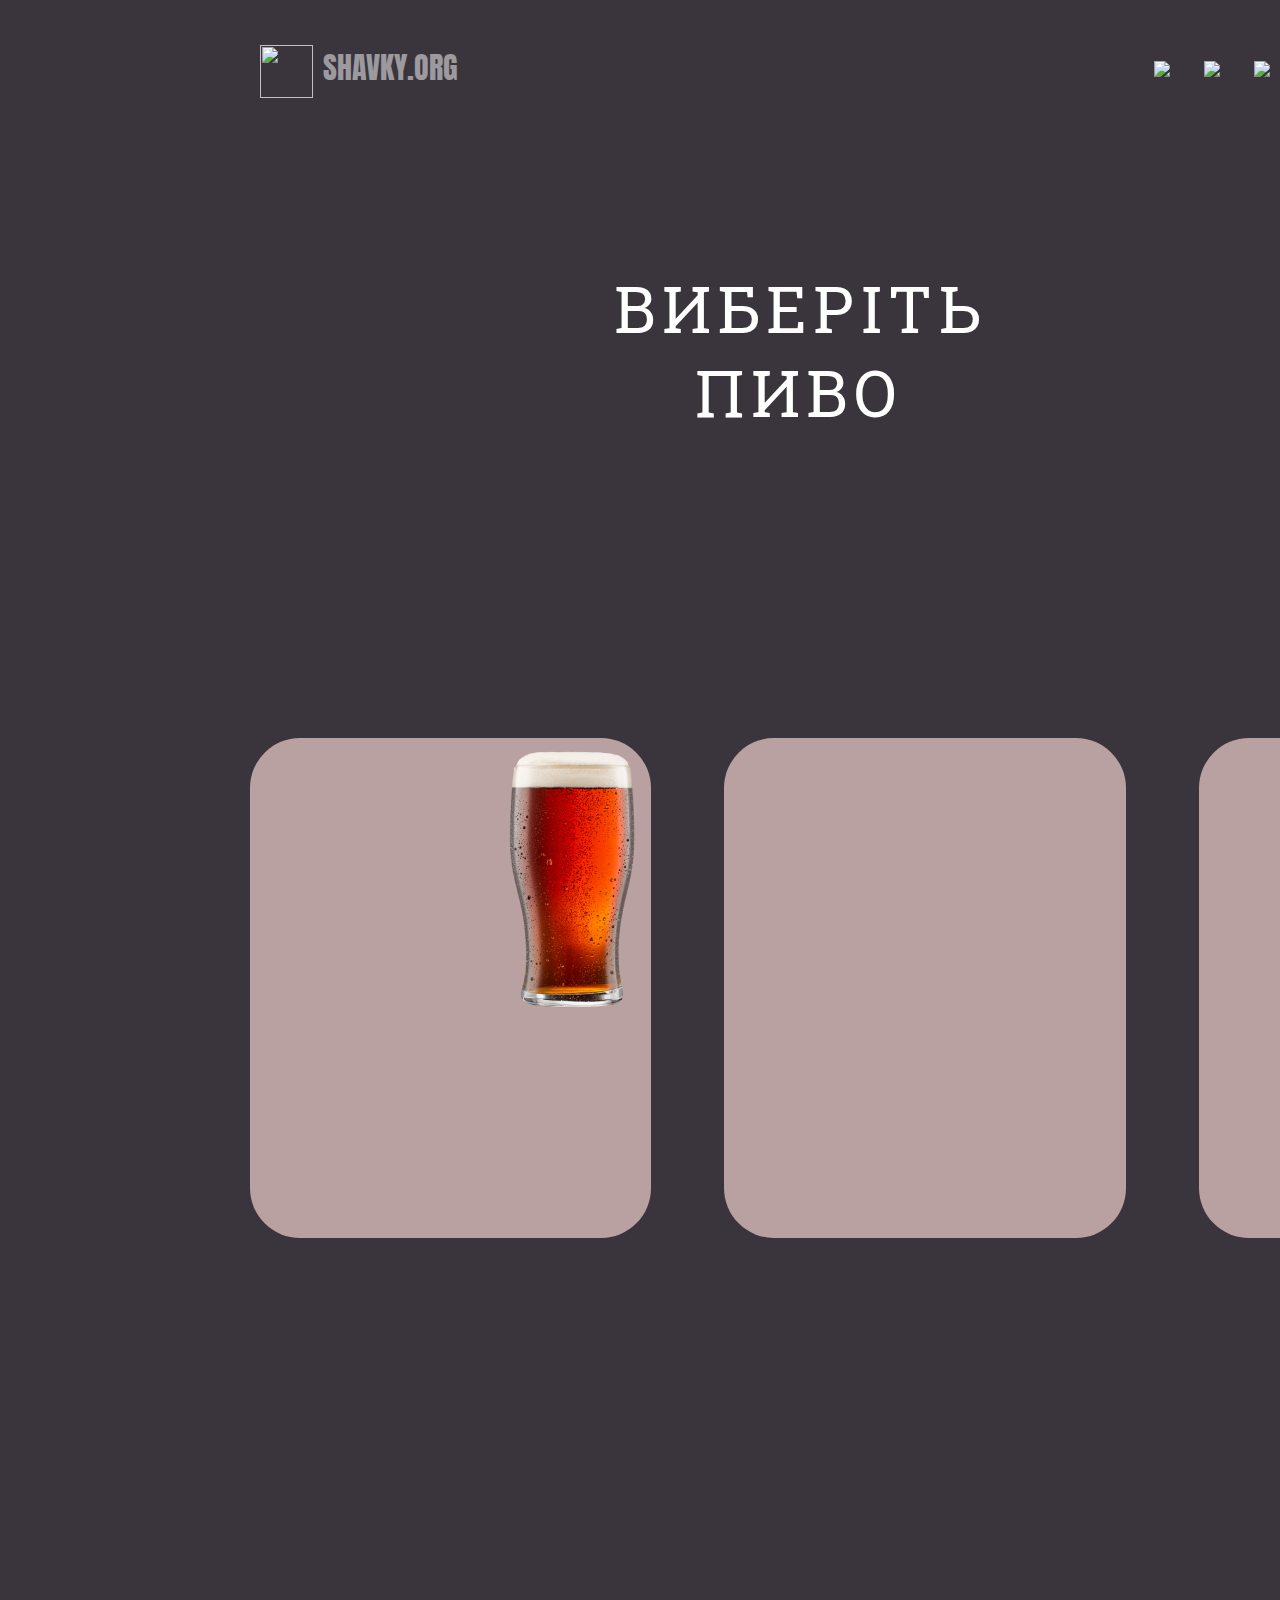
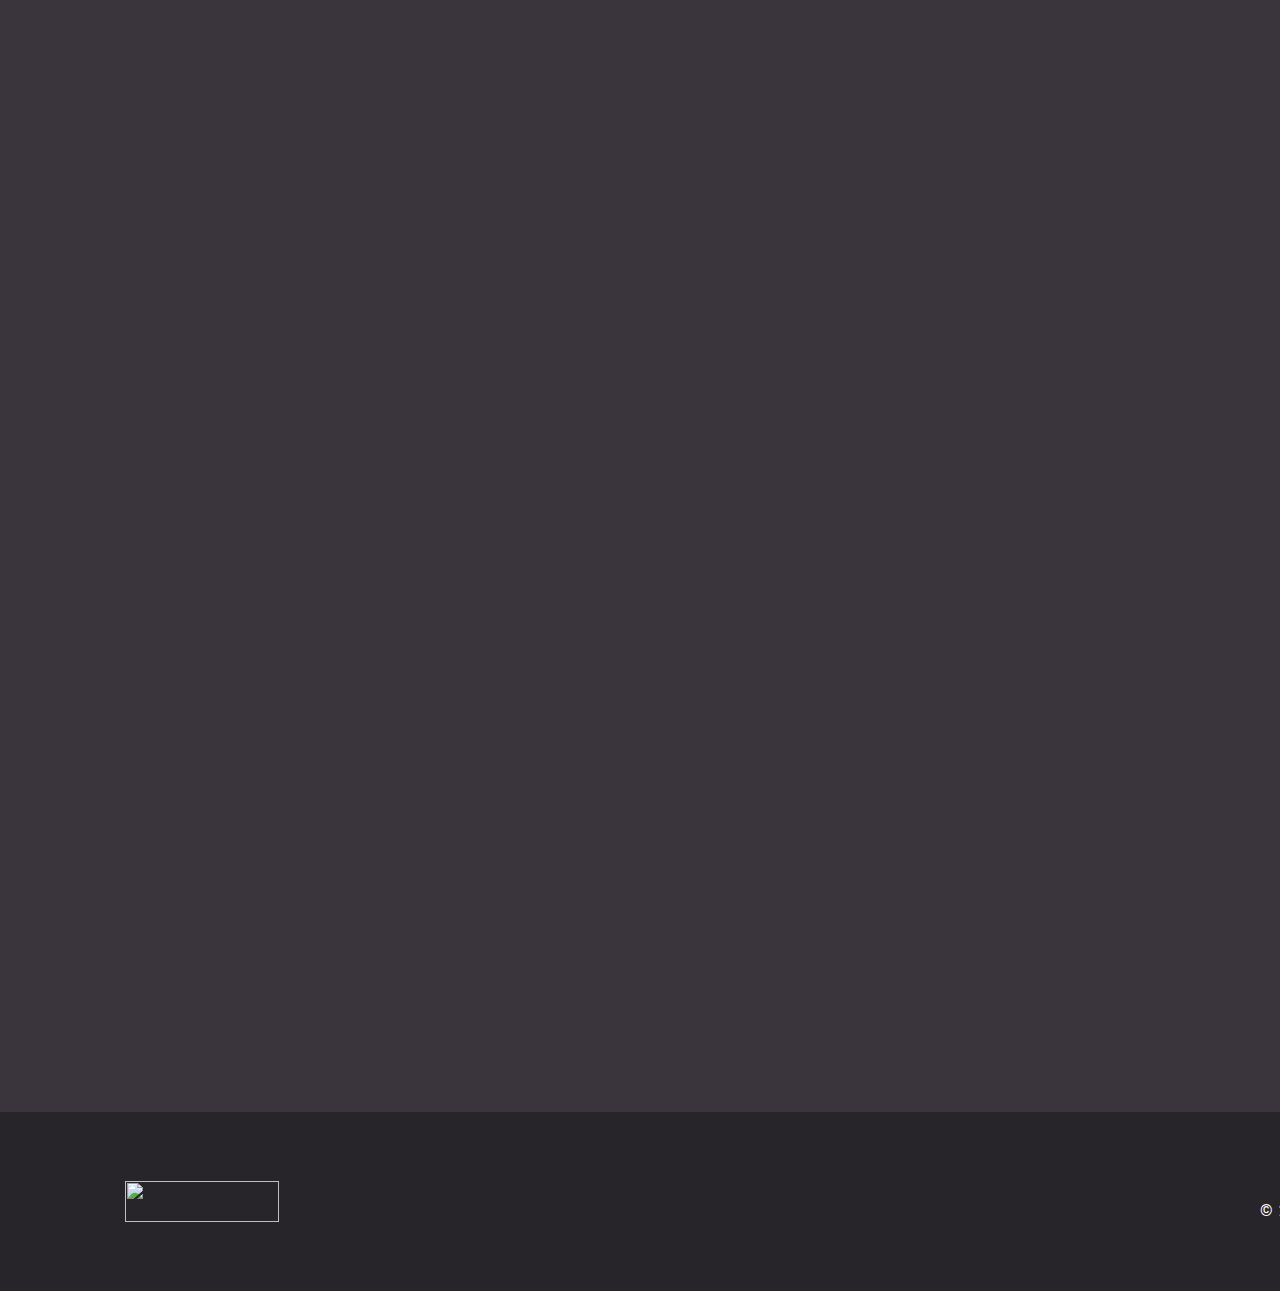
==== html/choose beer.html @ d1363824 "add choose beer" ====
<!DOCTYPE html>
<html>
<head>
    <link rel="stylesheet" href="../css/choose beer.css" />
    <title>Page Title</title>
</head>
<body>
    <header>
        <nav>
            <div class="logo">
                <img class="beer" src="../src/logo_beer.svg">
                <span class="text">shavky.org</span>
            </div>
			<ul>
				<li><a href="index.html"><img src="../src/головна.svg"></a></li>
				<li><a href="#"><img src="../src/пиво і страви.svg" ></a></li>
				<li><a href="#"><img src="../src/де купити.svg" style="height:13.5px"></a></li>
                <li><a href="#"><img src="../src/акції.svg" style="height:16px"></a></li>
			</ul>
		</nav>
	</header>

	<main>
		<div class="choose_beer">
			<p> Виберіть пиво </p>
			<div class="sort beers">
				<div class="group1">
					<div class="amber_ale">
						<img src="../src/image 18amber_ale.png">
					</div>
					<div class="brown_ale">

					</div>
					<div class="dark_lager">

					</div>

				</div>

			</div>

		</div>
       
	</main>
	<footer>
		<img class="youtube" src="../src/youtube.svg" alt="">
        <p>© 2023 shavky.org - Усі права захищено</p>
	</footer>
</body>
</html>
---- css/choose beer.css ----
@import url('https://fonts.googleapis.com/css2?family=Anton&display=swap');
@import url('https://fonts.googleapis.com/css2?family=Roboto+Slab&display=swap');
@import url('https://fonts.googleapis.com/css2?family=Underdog&display=swap');

body {
    background-color: #3A353D;
    margin: 0;
}

/*HEADER*/
nav {
    color:white;
    position: absolute;
    width: 1345.47px;
    height: 53px;
    left: 130px;
    top: 45px;
}
nav .logo .beer {
    position: absolute;
    width: 53px;
    height: 53px;
    left: 130px;
    top: 0px;
}
nav .logo .text {
    position: absolute;
    text-transform: uppercase;
    width: 135px;
    height: 45px;
    left: 193px;
    top: 0px;

    font-family: 'Anton';
    font-style: normal;
    font-weight: 400;
    font-size: 30px;
    line-height: 45px;

    color: rgba(255, 255, 255, 0.5);


}
nav ul {
    position: absolute;
    width: 506.47px;
    height: 24px;
    left: 969px;
    top: 0px;
}
nav ul li {
    display: inline;
    margin: 15px;
    text-transform: uppercase;

    color: #FFFFFF;
}

.choose_beer p{
    position: absolute;
    width: 587px;
    height: 84px;
    left: 507px;
    top: 202px;

    font-family: 'Roboto Slab';
    font-style: normal;
    font-weight: 400;
    font-size: 64px;
    line-height: 84px;
    text-align: center;
    letter-spacing: 0.1em;
    text-transform: uppercase;

    color: #FFFFFF;
}
.group1{
    position: absolute;
    width: 1350px;
    height: 500px;
    left: 125px;
    top: 369px;
}
.amber_ale{
    position: absolute;
    width: 401.19px;
    height: 500px;
    left: 125px;
    top: 369px;

    background: #B9A1A1;
    border-radius: 50px;
}
.brown_ale{
    position: absolute;
    width: 401.19px;
    height: 500px;
    left: 599.41px;
    top: 369px;
    
    background: #B9A1A1;
    border-radius: 50px;
}
.dark_lager{
    position: absolute;
    width: 401.19px;
    height: 500px;
    left: 1073.81px;
    top: 369px;

    background: #B9A1A1;
    border-radius: 50px;
}
.amber_ale img{
    position: relative;
    width: 283px;
    height: 283px;
    left: 181px;
    top: 0px;

    background: url(image.png);
    border-radius: 40px;
}


footer{
    position: absolute;
    width: 100%;
    height: 179px;
    left: 0px;
    top: 2712px;

    background: #27242A;
}
footer .youtube{
    position: absolute;
    width: 154px;
    height: 41px;
    left: 125px;
    top: 69px;
}

footer p{
    position: absolute;
    width: 417px;
    height: 21px;
    left: 1259px;
    top: 71px;

    font-family: 'Roboto Slab';
    font-style: normal;
    font-weight: 400;
    font-size: 16px;
    line-height: 21px;
    text-align: center;
    letter-spacing: 0.1em;
    text-transform: uppercase;

    color: #FFFFFF;
}
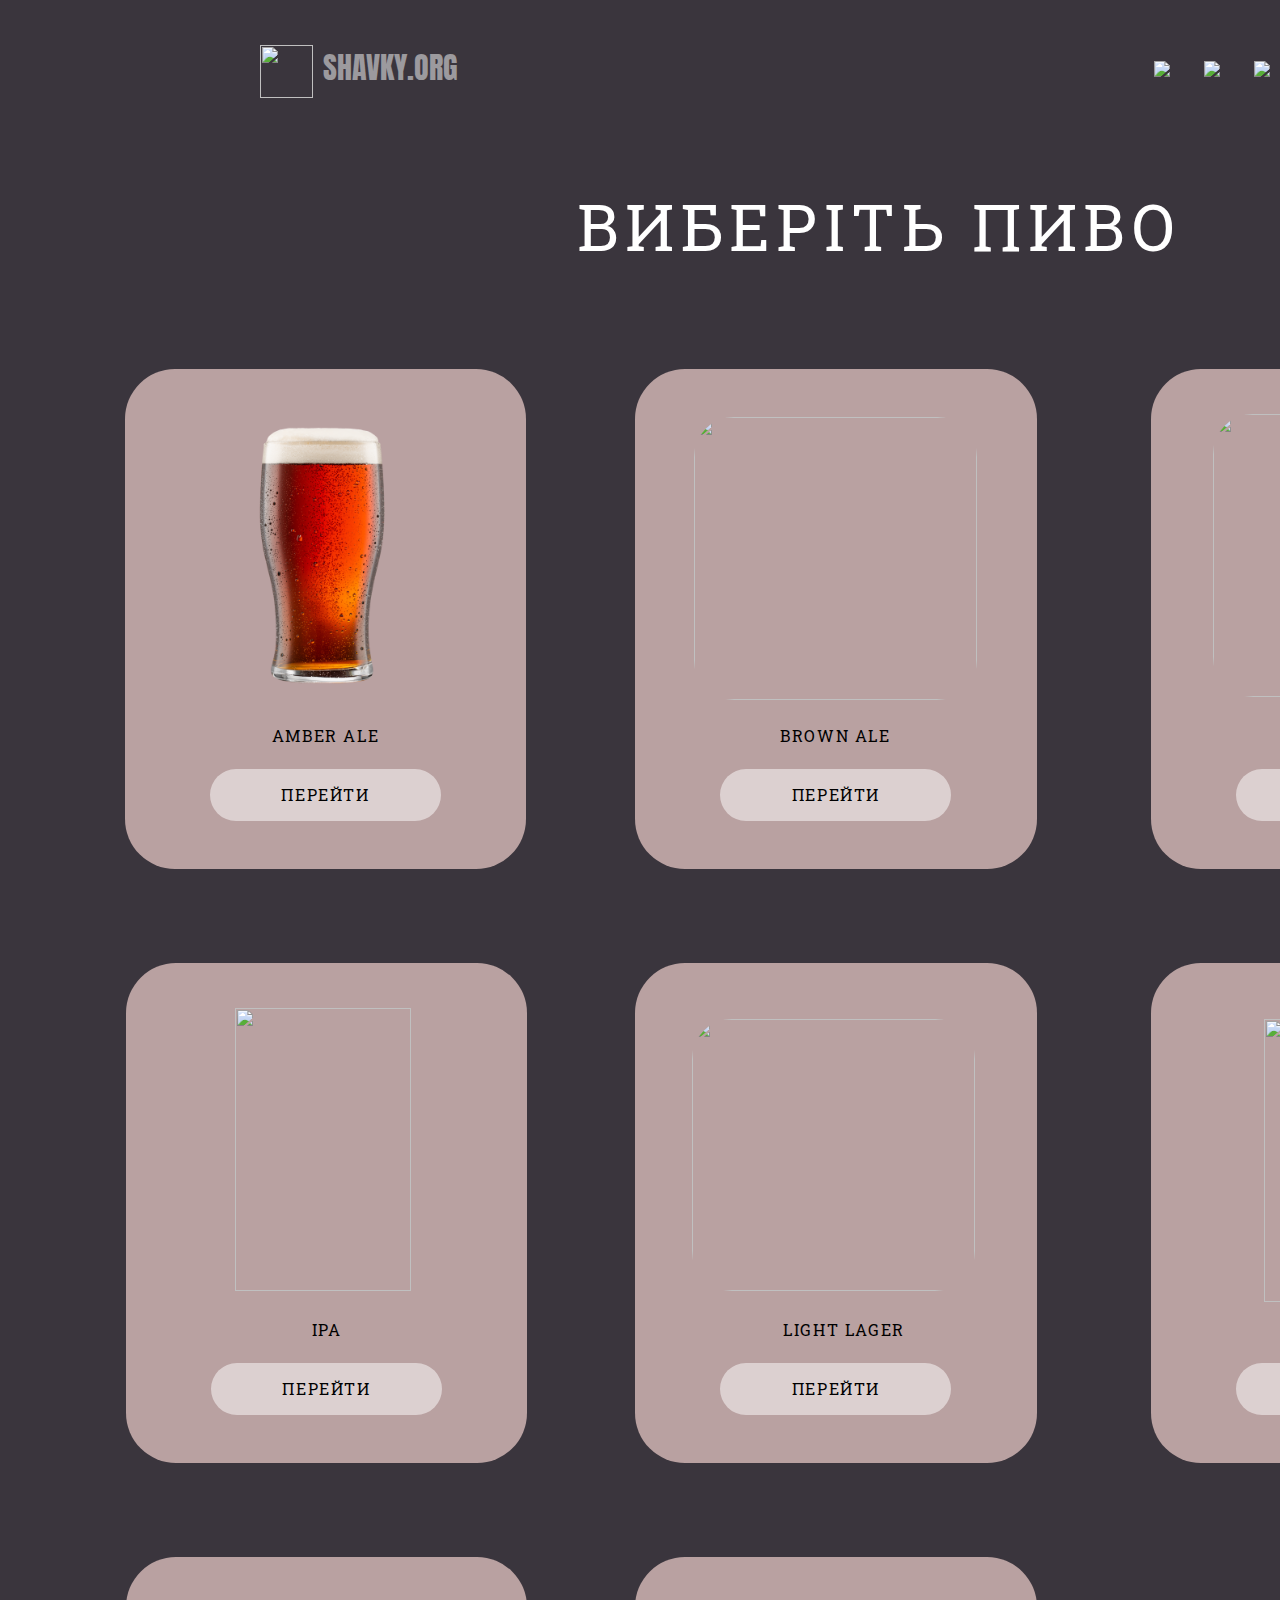
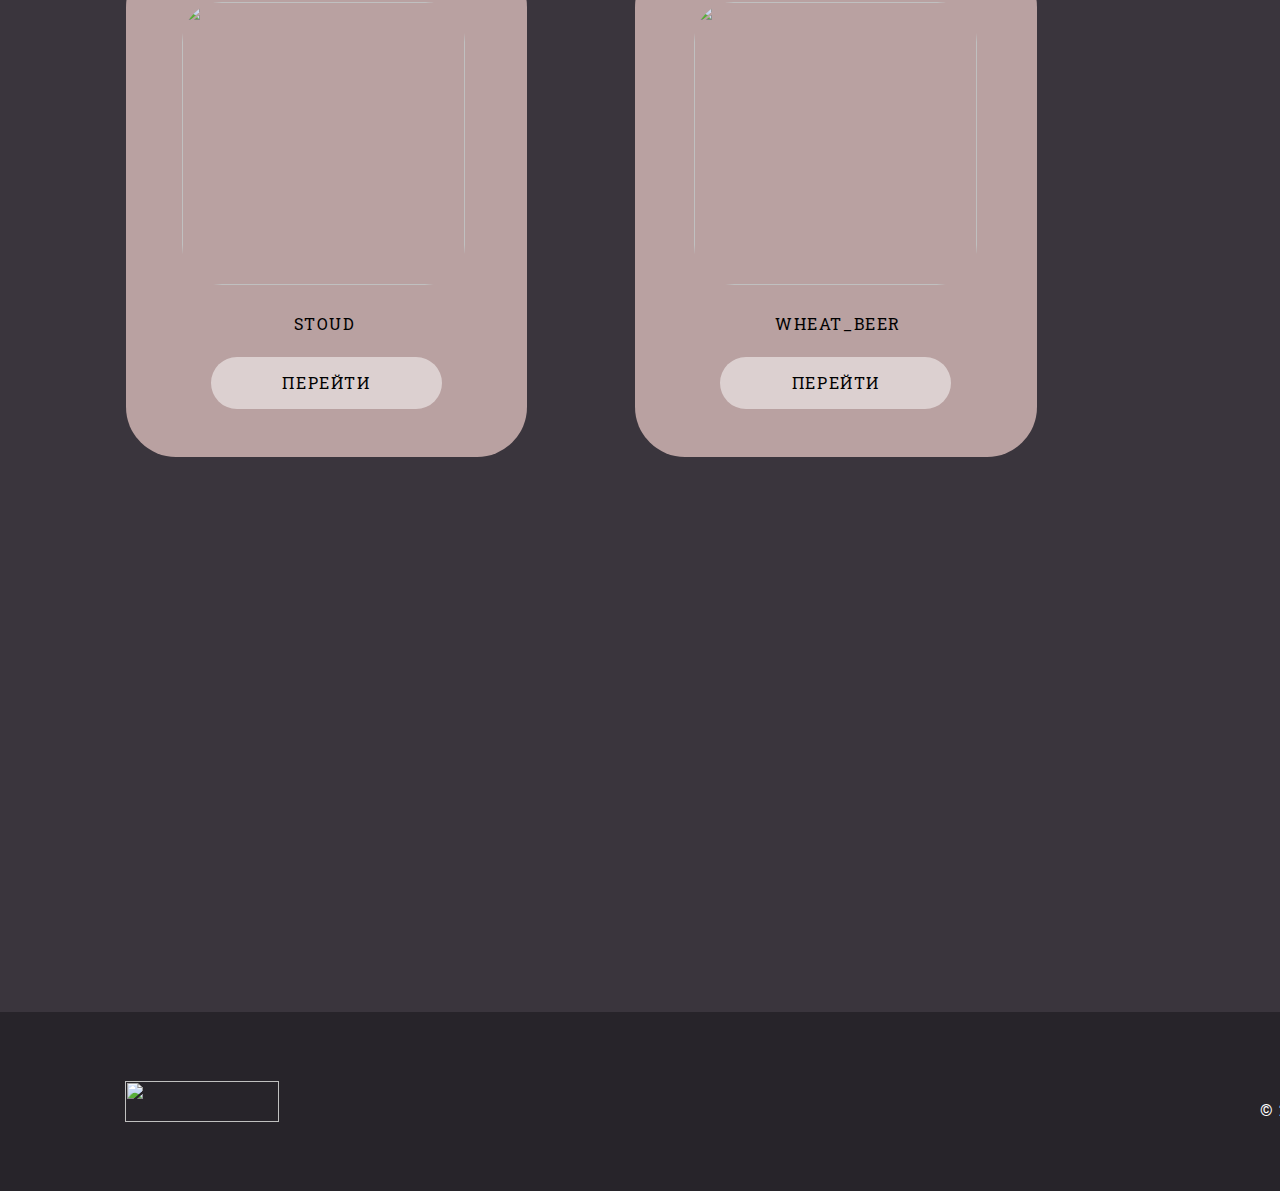
==== commit e8119a6e: "choose beer page" ====
--- a/html/choose beer.html
+++ b/html/choose beer.html
@@ -24,19 +24,62 @@
 		<div class="choose_beer">
 			<p> Виберіть пиво </p>
 			<div class="sort beers">
-				<div class="group1">
-					<div class="amber_ale">
-						<img src="../src/image 18amber_ale.png">
+				<div class="amber_ale">
+					<img src="../src/amber ale.png">
+					<p>Amber ale</p>
+					<div class="amber_ale_button">
+						<a href="index.html"> перейти </a>
 					</div>
-					<div class="brown_ale">
-
+				</div>
+				<div class="brown_ale">
+					<img src="../src/brown_ale.png">
+					<p>Brown ale</p>
+					<div class = "button_brown_ale">
+						<a href="index.html"> перейти </a>
 					</div>
-					<div class="dark_lager">
-
+				</div>
+				<div class="dark_lager">
+					<img src="../src/dark_lager.png">
+					<p>Dark lager</p>
+					<div class="dark_lager_button">
+						<a href="index.html"> перейти </a>
 					</div>
-
 				</div>
-
+				<div class="ipa">
+					<img src="../src/ipa1.png">
+					<p>IPA</p>
+					<div class="ipa_button">
+						<a href="index.html"> перейти </a>
+					</div>
+				</div>
+				<div class="light_lager">
+					<img src="../src/ligth lager.png">
+					<p>Light lager</p>
+					<div class="light_lager_button">
+						<a href="index.html"> перейти </a>
+					</div>
+				</div>
+				<div class="porter">
+					<img src="../src/porter.png">
+					<p>Porter</p>
+					<div class="porter_button">
+						<a href="index.html"> перейти </a>
+					</div>
+				</div>
+				<div class="stout">
+					<img src="..//src/stout.png" alt="">
+					<p>Stoud</p>
+					<div class="stout_button">
+						<a href="index.html"> перейти </a>
+					</div>
+				</div>
+				<div class="wheat_beer">
+					<img src="..//src/wheatbeer.png" alt="">
+					<p>wheat_beer</p>
+					<div class="wheat_beer_button">
+						<a href="index.html"> перейти </a>
+					</div>
+				</div>
 			</div>
 
 		</div>
--- a/css/choose beer.css
+++ b/css/choose beer.css
@@ -58,10 +58,10 @@
 
 .choose_beer p{
     position: absolute;
-    width: 587px;
+    width: 700px;
     height: 84px;
-    left: 507px;
-    top: 202px;
+    left: 530px;
+    top: 120px;
 
     font-family: 'Roboto Slab';
     font-style: normal;
@@ -74,29 +74,22 @@
 
     color: #FFFFFF;
 }
-.group1{
-    position: absolute;
-    width: 1350px;
+.amber_ale{
+    position: absolute;
+    width: 401.19px;
     height: 500px;
     left: 125px;
     top: 369px;
-}
-.amber_ale{
-    position: absolute;
-    width: 401.19px;
-    height: 500px;
-    left: 125px;
+
+    background: #B9A1A1;
+    border-radius: 50px;
+}
+.brown_ale{
+    position: absolute;
+    width: 401.19px;
+    height: 500px;
+    left: 635.41px;
     top: 369px;
-
-    background: #B9A1A1;
-    border-radius: 50px;
-}
-.brown_ale{
-    position: absolute;
-    width: 401.19px;
-    height: 500px;
-    left: 599.41px;
-    top: 369px;
     
     background: #B9A1A1;
     border-radius: 50px;
@@ -105,7 +98,7 @@
     position: absolute;
     width: 401.19px;
     height: 500px;
-    left: 1073.81px;
+    left: 1150.81px;
     top: 369px;
 
     background: #B9A1A1;
@@ -115,11 +108,606 @@
     position: relative;
     width: 283px;
     height: 283px;
-    left: 181px;
-    top: 0px;
+    left: 56px;
+    top: 45px;
 
     background: url(image.png);
     border-radius: 40px;
+}
+.amber_ale p{
+    position: absolute;
+    width: 299px;
+    height: 36px;
+    left: 51px;
+    top: 340px;
+
+    font-family: 'Roboto Slab';
+    font-style: normal;
+    font-weight: 400;
+    font-size: 16px;
+    line-height: 21px;
+    text-align: center;
+    letter-spacing: 0.1em;
+    text-transform: uppercase;
+
+    color: #000000;
+}
+.amber_ale_button{
+    position: absolute;
+    width: 231px;
+    height: 52px;
+    left: 85px;
+    top: 400px;
+    font-family: 'Roboto Slab';
+    font-style: normal;
+    font-weight: 400;
+    font-size: 16px;
+    line-height: 21px;
+    text-align: center;
+    letter-spacing: 0.1em;
+    text-transform: uppercase;
+    border-color: #B9A1A1;
+    border: 0px solid #000;
+    
+
+    background: rgba(255, 255, 255, 0.5);
+    border-radius: 35px;
+}
+.amber_ale_button a{
+    position: absolute;
+    width: 137px;
+    height: 26px;
+    left: 47px;
+    top: 15px;
+
+    font-family: 'Roboto Slab';
+    font-style: normal;
+    font-weight: 400;
+    font-size: 16px;
+    line-height: 21px;
+    text-align: center;
+    letter-spacing: 0.1em;
+    text-transform: uppercase;
+    text-decoration: none;
+
+    color: #000000;
+}
+.brown_ale img{
+    position: absolute;
+    width: 283px;
+    height: 283px;
+    left: 58.59px;
+    top: 48px;
+
+    background: url(image.png);
+    border-radius: 40px;
+}
+.brown_ale p{
+    position: absolute;
+    width: 177px;
+    height: 21px;
+    left: 111.59px;
+    top: 340px;
+
+    font-family: 'Roboto Slab';
+    font-style: normal;
+    font-weight: 400;
+    font-size: 16px;
+    line-height: 21px;
+    text-align: center;
+    letter-spacing: 0.1em;
+    text-transform: uppercase;
+
+    color: #000000;
+
+}
+.button_brown_ale {
+    position: absolute;
+    width: 231px;
+    height: 52px;
+    left: 85px;
+    top: 400px;
+    font-family: 'Roboto Slab';
+    font-style: normal;
+    font-weight: 400;
+    font-size: 16px;
+    line-height: 21px;
+    text-align: center;
+    letter-spacing: 0.1em;
+    text-transform: uppercase;
+    border-color: #B9A1A1;
+    border: 0px solid #000;
+    text-decoration: none;
+    
+
+    background: rgba(255, 255, 255, 0.5);
+    border-radius: 35px;
+
+}
+.button_brown_ale a{
+    position: absolute;
+    width: 137px;
+    height: 26px;
+    left: 47px;
+    top: 15px;
+
+    font-family: 'Roboto Slab';
+    font-style: normal;
+    font-weight: 400;
+    font-size: 16px;
+    line-height: 21px;
+    text-align: center;
+    letter-spacing: 0.1em;
+    text-transform: uppercase;
+    text-decoration: none;
+
+    color: #000000;
+
+}
+.dark_lager{
+    position: absolute;
+    width: 401.19px;
+    height: 500px;
+    left: 1150.81px;
+    top: 369px;
+
+    background: #B9A1A1;
+    border-radius: 50px;
+}
+.dark_lager img{
+    position: absolute;
+    width: 283px;
+    height: 283px;
+    left: 62.19px;
+    top: 45px;
+    
+    background: url(image.png);
+    border-radius: 40px;
+}
+.dark_lager p{
+    position: absolute;
+    width: 204px;
+    height: 21px;
+    left: 98.19px;
+    top: 340px;
+
+    font-family: 'Roboto Slab';
+    font-style: normal;
+    font-weight: 400;
+    font-size: 16px;
+    line-height: 21px;
+    text-align: center;
+    letter-spacing: 0.1em;
+    text-transform: uppercase;
+
+    color: #000000;
+}
+.dark_lager_button{
+    position: absolute;
+    width: 231px;
+    height: 52px;
+    left: 85px;
+    top: 400px;
+    font-family: 'Roboto Slab';
+    font-style: normal;
+    font-weight: 400;
+    font-size: 16px;
+    line-height: 21px;
+    text-align: center;
+    letter-spacing: 0.1em;
+    text-transform: uppercase;
+    border-color: #B9A1A1;
+    border: 0px solid #000;
+    
+
+    background: rgba(255, 255, 255, 0.5);
+    border-radius: 35px;
+
+}
+.dark_lager_button a{
+    position: absolute;
+    width: 137px;
+    height: 26px;
+    left: 47px;
+    top: 15px;
+
+    font-family: 'Roboto Slab';
+    font-style: normal;
+    font-weight: 400;
+    font-size: 16px;
+    line-height: 21px;
+    text-align: center;
+    letter-spacing: 0.1em;
+    text-transform: uppercase;
+    text-decoration: none;
+
+    color: #000000;
+}
+.ipa{
+    position: absolute;
+    width: 401.19px;
+    height: 500px;
+    left: 126px;
+    top: 963px;
+
+    background: #B9A1A1;
+    border-radius: 50px;
+}
+.ipa img{
+    position: absolute;
+    width: 176.31px;
+    height: 283px;
+    left: 109px;
+    top: 45px;
+
+    background: url(image.png);
+}
+.ipa p{
+    position: absolute;
+    width: 81px;
+    height: 31px;
+    left: 160px;
+    top: 340px;
+
+    font-family: 'Roboto Slab';
+    font-style: normal;
+    font-weight: 400;
+    font-size: 16px;
+    line-height: 21px;
+    text-align: center;
+    letter-spacing: 0.1em;
+    text-transform: uppercase;
+
+    color: #000000;
+}
+.ipa_button{
+    position: absolute;
+    width: 231px;
+    height: 52px;
+    left: 85px;
+    top: 400px;
+    font-family: 'Roboto Slab';
+    font-style: normal;
+    font-weight: 400;
+    font-size: 16px;
+    line-height: 21px;
+    text-align: center;
+    letter-spacing: 0.1em;
+    text-transform: uppercase;
+    border-color: #B9A1A1;
+    border: 0px solid #000;
+    
+
+    background: rgba(255, 255, 255, 0.5);
+    border-radius: 35px;
+}
+.ipa_button a{
+    position: absolute;
+    width: 137px;
+    height: 26px;
+    left: 47px;
+    top: 15px;
+
+    font-family: 'Roboto Slab';
+    font-style: normal;
+    font-weight: 400;
+    font-size: 16px;
+    line-height: 21px;
+    text-align: center;
+    letter-spacing: 0.1em;
+    text-transform: uppercase;
+    text-decoration: none;
+
+    color: #000000;
+}
+.light_lager{
+    position: absolute;
+    width: 401.19px;
+    height: 500px;
+    left: 635.41px;
+    top: 963px;
+
+    background: #B9A1A1;
+    border-radius: 50px;
+}
+.light_lager img{
+    position: absolute;
+    width: 283px;
+    height: 272px;
+    left: 57px;
+    top: 56px;
+
+    background: url(image.png);
+    border-radius: 40px;
+}
+.light_lager p{
+    position: absolute;
+    width: 140px;
+    height: 21px;
+    left: 138.59px;
+    top: 340px;
+
+    font-family: 'Roboto Slab';
+    font-style: normal;
+    font-weight: 400;
+    font-size: 16px;
+    line-height: 21px;
+    text-align: center;
+    letter-spacing: 0.1em;
+    text-transform: uppercase;
+
+    color: #000000;
+}
+.light_lager_button{
+    position: absolute;
+    width: 231px;
+    height: 52px;
+    left: 85px;
+    top: 400px;
+    font-family: 'Roboto Slab';
+    font-style: normal;
+    font-weight: 400;
+    font-size: 16px;
+    line-height: 21px;
+    text-align: center;
+    letter-spacing: 0.1em;
+    text-transform: uppercase;
+    border-color: #B9A1A1;
+    border: 0px solid #000;
+    
+
+    background: rgba(255, 255, 255, 0.5);
+    border-radius: 35px;
+}
+.light_lager_button a{
+    position: absolute;
+    width: 137px;
+    height: 26px;
+    left: 47px;
+    top: 15px;
+
+    font-family: 'Roboto Slab';
+    font-style: normal;
+    font-weight: 400;
+    font-size: 16px;
+    line-height: 21px;
+    text-align: center;
+    letter-spacing: 0.1em;
+    text-transform: uppercase;
+    text-decoration: none;
+
+    color: #000000;
+}
+.porter {
+    position: absolute;
+    width: 401.19px;
+    height: 500px;
+    left: 1150.81px;
+    top: 963px;
+
+    background: #B9A1A1;
+    border-radius: 50px;
+}
+.porter img{
+    position: absolute;
+    width: 172.37px;
+    height: 283px;
+    left: 113px;
+    top: 56px;
+}
+.porter p{
+    position: absolute;
+    width: 140px;
+    height: 21px;
+    left: 130.59px;
+    top: 340px;
+
+    font-family: 'Roboto Slab';
+    font-style: normal;
+    font-weight: 400;
+    font-size: 16px;
+    line-height: 21px;
+    text-align: center;
+    letter-spacing: 0.1em;
+    text-transform: uppercase;
+
+    color: #000000;
+}
+.porter_button{
+    position: absolute;
+    width: 231px;
+    height: 52px;
+    left: 85px;
+    top: 400px;
+    font-family: 'Roboto Slab';
+    font-style: normal;
+    font-weight: 400;
+    font-size: 16px;
+    line-height: 21px;
+    text-align: center;
+    letter-spacing: 0.1em;
+    text-transform: uppercase;
+    border-color: #B9A1A1;
+    border: 0px solid #000;
+    
+
+    background: rgba(255, 255, 255, 0.5);
+    border-radius: 35px;
+}
+.porter_button a{
+    position: absolute;
+    width: 137px;
+    height: 26px;
+    left: 47px;
+    top: 15px;
+
+    font-family: 'Roboto Slab';
+    font-style: normal;
+    font-weight: 400;
+    font-size: 16px;
+    line-height: 21px;
+    text-align: center;
+    letter-spacing: 0.1em;
+    text-transform: uppercase;
+    text-decoration: none;
+
+    color: #000000;
+}
+.stout{
+    position: absolute;
+    width: 401.19px;
+    height: 500px;
+    left: 126px;
+    top: 1557px;
+
+    background: #B9A1A1;
+    border-radius: 50px;
+}
+.stout img{
+    position: absolute;
+    width: 283px;
+    height: 283px;
+    left: 56px;
+    top: 45px;
+
+    background: url(image.png);
+    border-radius: 40px;
+}
+.stout p{
+    position: absolute;
+    width: 141px;
+    height: 17px;
+    left: 128px;
+    top: 340px;
+
+    font-family: 'Roboto Slab';
+    font-style: normal;
+    font-weight: 400;
+    font-size: 16px;
+    line-height: 21px;
+    text-align: center;
+    letter-spacing: 0.1em;
+    text-transform: uppercase;
+
+    color: #000000;
+}
+.stout_button{
+    position: absolute;
+    width: 231px;
+    height: 52px;
+    left: 85px;
+    top: 400px;
+    font-family: 'Roboto Slab';
+    font-style: normal;
+    font-weight: 400;
+    font-size: 16px;
+    line-height: 21px;
+    text-align: center;
+    letter-spacing: 0.1em;
+    text-transform: uppercase;
+    border-color: #B9A1A1;
+    border: 0px solid #000;
+    
+
+    background: rgba(255, 255, 255, 0.5);
+    border-radius: 35px;
+}
+.stout_button a{
+    position: absolute;
+    width: 137px;
+    height: 26px;
+    left: 47px;
+    top: 15px;
+
+    font-family: 'Roboto Slab';
+    font-style: normal;
+    font-weight: 400;
+    font-size: 16px;
+    line-height: 21px;
+    text-align: center;
+    letter-spacing: 0.1em;
+    text-transform: uppercase;
+    text-decoration: none;
+
+    color: #000000;
+}
+.wheat_beer{
+    position: absolute;
+    width: 401.19px;
+    height: 500px;
+    left: 635.41px;
+    top: 1557px;
+
+    background: #B9A1A1;
+    border-radius: 50px;
+}
+.wheat_beer img{
+    position: absolute;
+    width: 283px;
+    height: 283px;
+    left: 58.59px;
+    top: 45px;
+
+    background: url(image.png);
+    border-radius: 40px;
+}
+.wheat_beer p{
+    position: absolute;
+    width: 121px;
+    height: 21px;
+    left: 139.5px;
+    top: 340px;
+
+    font-family: 'Roboto Slab';
+    font-style: normal;
+    font-weight: 400;
+    font-size: 16px;
+    line-height: 21px;
+    text-align: center;
+    letter-spacing: 0.1em;
+    text-transform: uppercase;
+
+    color: #000000;
+}
+.wheat_beer_button{
+    position: absolute;
+    width: 231px;
+    height: 52px;
+    left: 85px;
+    top: 400px;
+    font-family: 'Roboto Slab';
+    font-style: normal;
+    font-weight: 400;
+    font-size: 16px;
+    line-height: 21px;
+    text-align: center;
+    letter-spacing: 0.1em;
+    text-transform: uppercase;
+    border-color: #B9A1A1;
+    border: 0px solid #000;
+    
+
+    background: rgba(255, 255, 255, 0.5);
+    border-radius: 35px;
+}
+.wheat_beer_button a{
+    position: absolute;
+    width: 137px;
+    height: 26px;
+    left: 47px;
+    top: 15px;
+
+    font-family: 'Roboto Slab';
+    font-style: normal;
+    font-weight: 400;
+    font-size: 16px;
+    line-height: 21px;
+    text-align: center;
+    letter-spacing: 0.1em;
+    text-transform: uppercase;
+    text-decoration: none;
+
+    color: #000000;
 }
 
 
@@ -129,6 +717,7 @@
     height: 179px;
     left: 0px;
     top: 2712px;
+    margin-top: -100px;
 
     background: #27242A;
 }
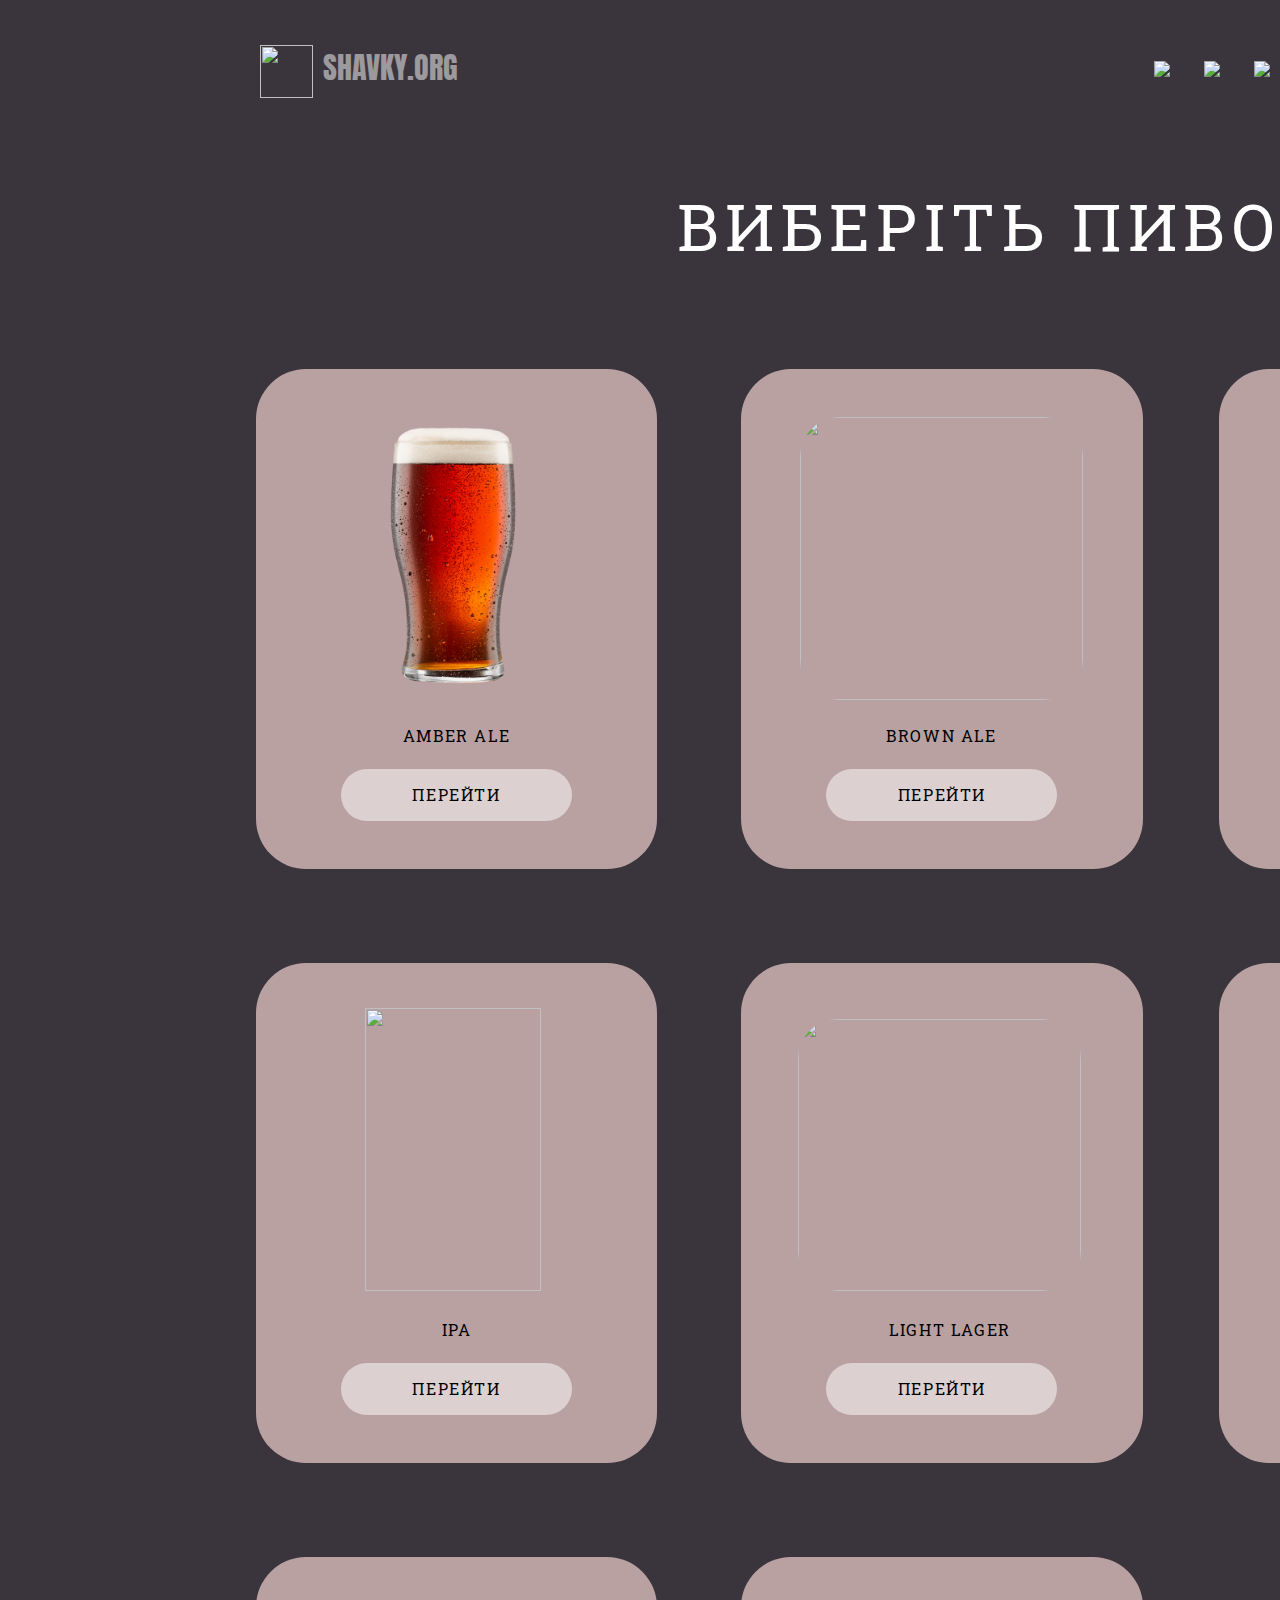
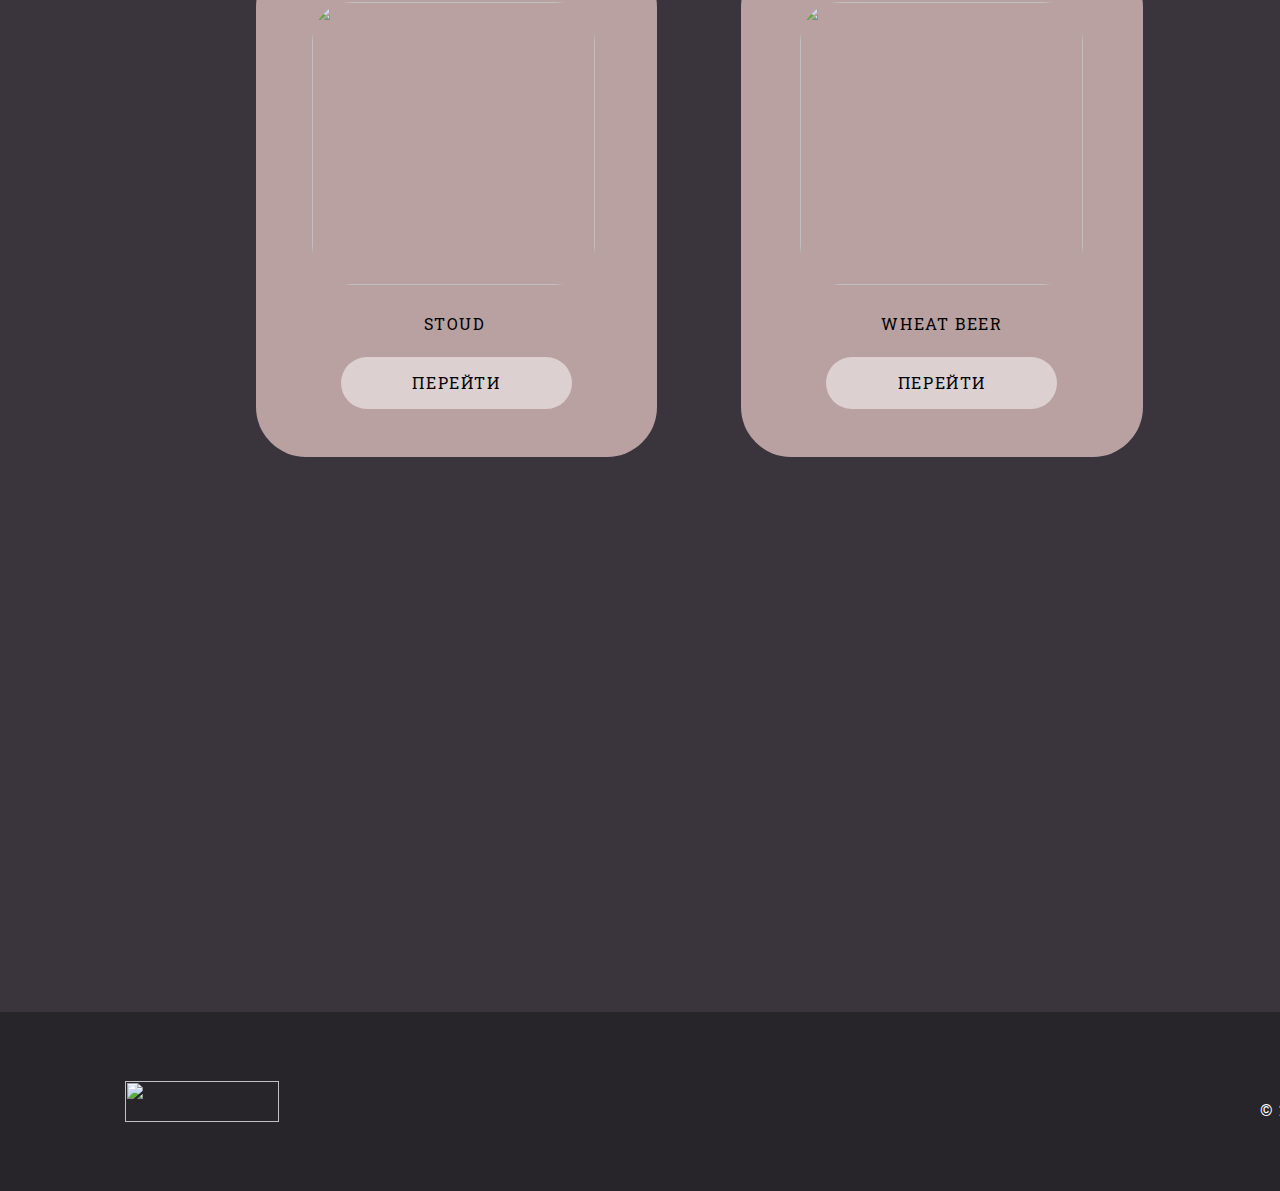
==== commit 9edff3c7: "the end of the demo" ====
--- a/html/choose beer.html
+++ b/html/choose beer.html
@@ -75,7 +75,7 @@
 				</div>
 				<div class="wheat_beer">
 					<img src="..//src/wheatbeer.png" alt="">
-					<p>wheat_beer</p>
+					<p>Wheat beer</p>
 					<div class="wheat_beer_button">
 						<a href="index.html"> перейти </a>
 					</div>
--- a/css/choose beer.css
+++ b/css/choose beer.css
@@ -1,7 +1,12 @@
 @import url('https://fonts.googleapis.com/css2?family=Anton&display=swap');
 @import url('https://fonts.googleapis.com/css2?family=Roboto+Slab&display=swap');
 @import url('https://fonts.googleapis.com/css2?family=Underdog&display=swap');
-
+html{
+    user-select: none;    
+}
+img {
+    pointer-events: none
+}
 body {
     background-color: #3A353D;
     margin: 0;
@@ -60,7 +65,7 @@
     position: absolute;
     width: 700px;
     height: 84px;
-    left: 530px;
+    left: 630px;
     top: 120px;
 
     font-family: 'Roboto Slab';
@@ -78,7 +83,7 @@
     position: absolute;
     width: 401.19px;
     height: 500px;
-    left: 125px;
+    left: 256px;
     top: 369px;
 
     background: #B9A1A1;
@@ -88,7 +93,7 @@
     position: absolute;
     width: 401.19px;
     height: 500px;
-    left: 635.41px;
+    left: 741.41px;
     top: 369px;
     
     background: #B9A1A1;
@@ -98,7 +103,7 @@
     position: absolute;
     width: 401.19px;
     height: 500px;
-    left: 1150.81px;
+    left: 1233.81px;
     top: 369px;
 
     background: #B9A1A1;
@@ -248,7 +253,7 @@
     position: absolute;
     width: 401.19px;
     height: 500px;
-    left: 1150.81px;
+    left: 1218.81px;
     top: 369px;
 
     background: #B9A1A1;
@@ -327,7 +332,7 @@
     position: absolute;
     width: 401.19px;
     height: 500px;
-    left: 126px;
+    left: 256px;
     top: 963px;
 
     background: #B9A1A1;
@@ -404,7 +409,7 @@
     position: absolute;
     width: 401.19px;
     height: 500px;
-    left: 635.41px;
+    left: 741.41px;
     top: 963px;
 
     background: #B9A1A1;
@@ -482,7 +487,7 @@
     position: absolute;
     width: 401.19px;
     height: 500px;
-    left: 1150.81px;
+    left: 1218.81px;
     top: 963px;
 
     background: #B9A1A1;
@@ -557,7 +562,7 @@
     position: absolute;
     width: 401.19px;
     height: 500px;
-    left: 126px;
+    left: 256px;
     top: 1557px;
 
     background: #B9A1A1;
@@ -635,7 +640,7 @@
     position: absolute;
     width: 401.19px;
     height: 500px;
-    left: 635.41px;
+    left: 741.41px;
     top: 1557px;
 
     background: #B9A1A1;
@@ -653,7 +658,7 @@
 }
 .wheat_beer p{
     position: absolute;
-    width: 121px;
+    width: 122px;
     height: 21px;
     left: 139.5px;
     top: 340px;
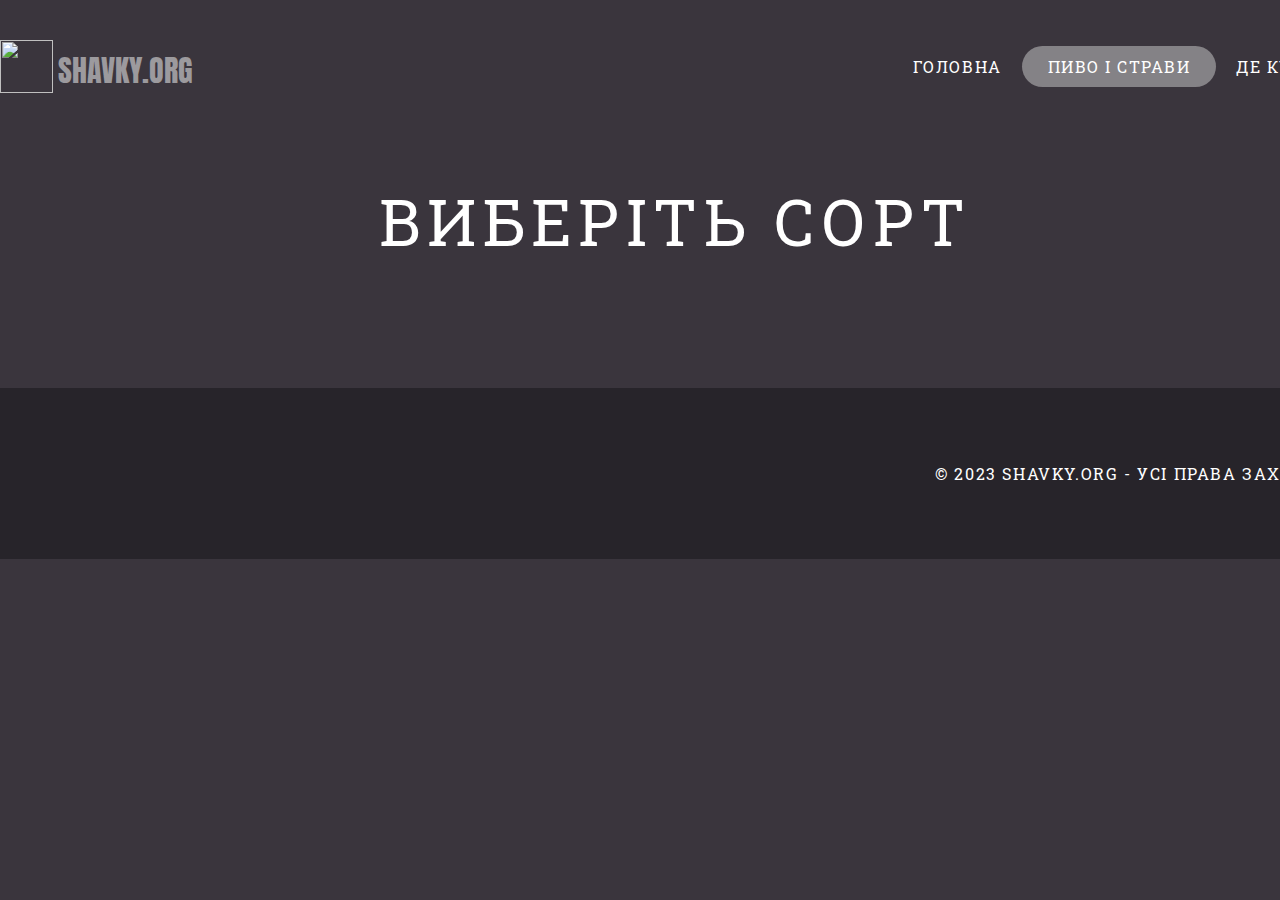
==== commit 67855ec8: "choose beer end + every beertype page start" ====
--- a/html/choose beer.html
+++ b/html/choose beer.html
@@ -3,91 +3,117 @@
 <head>
     <link rel="stylesheet" href="../css/choose beer.css" />
     <title>Page Title</title>
+	<script src="https://code.jquery.com/jquery-3.6.0.min.js"></script>
+    <script src="https://cdn.jsdelivr.net/npm/papaparse@5.3.0/papaparse.min.js"></script>
+    <script>
+      const csvFilePath = '../database/beermeal.csv';
+      // Define the column to extract
+      
+
+      Papa.parse(csvFilePath, {
+        download: true,
+        header: true,
+        complete: function(results) {
+        	const container = document.getElementById('container');
+        	const groups = new Map();
+	
+			// const groups2 = new Map();
+			
+        	results.data.forEach(function(row) {
+			//taking rows
+				const beerType = row['beertype'];
+				
+				
+				
+				if (!groups.has(beerType)) {
+					groups.set(beerType, []);
+				}
+				
+				groups.get(beerType).push(row);
+				
+				
+			});
+
+
+			//for meals
+        	groups.forEach(function(rows, beerType) {
+            	const mealList = rows.map(function(row) {  
+              		return `<li>${row['meal']}</li>`;
+            	}).join('');
+				const beerPhoto = rows[0]['photourl'];
+				const beerPageContents = `
+				<div id="content">
+					<img id="ellipse" src="../src/Ellipse 6.png">
+					<div id="left">
+						<img src="${beerPhoto}" alt="${beerType}">
+					</div>
+					<div id="right">
+						<h1 id="beerType">${beerType}</h1>
+						<p>${rows[0]['beer_description']}</p>
+						<button id="backBtn" onclick="window.location.reload()">назад до сортів</button>
+					</div>
+				</div>
+				<div id ="bottom">
+						<h1 id="beerType">з чим поєднюється</h1>
+						
+						<ul>
+						${mealList}
+						</ul>
+					</div>
+				`;
+      const link = document.createElement('a');
+      link.href = '#';
+      link.innerHTML = 'ПЕРЕЙТИ';
+      link.addEventListener('click', function(event) {
+        event.preventDefault();
+        container.innerHTML = beerPageContents;
+      });
+      const beerDiv = document.createElement('div');
+      beerDiv.id = 'card';
+      const beerIMG = document.createElement('img');
+      beerIMG.id = 'photo';
+      beerIMG.src = beerPhoto;
+
+      const beerName = document.createElement('p');
+      beerName.id = 'beerName';
+      beerName.innerHTML = beerType;
+      beerDiv.appendChild(beerIMG);
+      beerDiv.appendChild(beerName);
+      beerDiv.appendChild(link);
+      container.appendChild(beerDiv);
+          	});
+        }
+      });
+    </script>
 </head>
 <body>
     <header>
-        <nav>
-            <div class="logo">
-                <img class="beer" src="../src/logo_beer.svg">
-                <span class="text">shavky.org</span>
-            </div>
-			<ul>
-				<li><a href="index.html"><img src="../src/головна.svg"></a></li>
-				<li><a href="#"><img src="../src/пиво і страви.svg" ></a></li>
-				<li><a href="#"><img src="../src/де купити.svg" style="height:13.5px"></a></li>
-                <li><a href="#"><img src="../src/акції.svg" style="height:16px"></a></li>
-			</ul>
+		<div class="logo">
+			<img class="beer" src="../src/logo_beer.svg">
+			<span class="text">shavky.org</span>
+		</div>
+		<nav>
+		<ul>
+			<li><a href="index.html">головна</a></li>
+			<li><a href="" style="background: rgba(217, 217, 217, 0.47);
+				border-radius: 40px;padding: 10px 26px 10px 26px;">пиво і страви</a></li>
+			<li><a href="#">де купити</a></li>
+		</ul>
 		</nav>
 	</header>
-
 	<main>
 		<div class="choose_beer">
-			<p> Виберіть пиво </p>
-			<div class="sort beers">
-				<div class="amber_ale">
-					<img src="../src/amber ale.png">
-					<p>Amber ale</p>
-					<div class="amber_ale_button">
-						<a href="index.html"> перейти </a>
-					</div>
-				</div>
-				<div class="brown_ale">
-					<img src="../src/brown_ale.png">
-					<p>Brown ale</p>
-					<div class = "button_brown_ale">
-						<a href="index.html"> перейти </a>
-					</div>
-				</div>
-				<div class="dark_lager">
-					<img src="../src/dark_lager.png">
-					<p>Dark lager</p>
-					<div class="dark_lager_button">
-						<a href="index.html"> перейти </a>
-					</div>
-				</div>
-				<div class="ipa">
-					<img src="../src/ipa1.png">
-					<p>IPA</p>
-					<div class="ipa_button">
-						<a href="index.html"> перейти </a>
-					</div>
-				</div>
-				<div class="light_lager">
-					<img src="../src/ligth lager.png">
-					<p>Light lager</p>
-					<div class="light_lager_button">
-						<a href="index.html"> перейти </a>
-					</div>
-				</div>
-				<div class="porter">
-					<img src="../src/porter.png">
-					<p>Porter</p>
-					<div class="porter_button">
-						<a href="index.html"> перейти </a>
-					</div>
-				</div>
-				<div class="stout">
-					<img src="..//src/stout.png" alt="">
-					<p>Stoud</p>
-					<div class="stout_button">
-						<a href="index.html"> перейти </a>
-					</div>
-				</div>
-				<div class="wheat_beer">
-					<img src="..//src/wheatbeer.png" alt="">
-					<p>Wheat beer</p>
-					<div class="wheat_beer_button">
-						<a href="index.html"> перейти </a>
-					</div>
-				</div>
+			<div id="container">
+				<h1 id="choose_sort"> Виберіть сорт </h1>
+				
 			</div>
-
 		</div>
-       
 	</main>
 	<footer>
-		<img class="youtube" src="../src/youtube.svg" alt="">
-        <p>© 2023 shavky.org - Усі права захищено</p>
+        <div class="content">
+		    <img src="../src/youtube.svg" alt="">
+            <p>© 2023 shavky.org - Усі права захищено</p>
+        </div>
 	</footer>
 </body>
 </html>--- a/css/choose beer.css
+++ b/css/choose beer.css
@@ -4,6 +4,9 @@
 html{
     user-select: none;    
 }
+* {
+    transition: 0.2s;
+}
 img {
     pointer-events: none
 }
@@ -11,63 +14,110 @@
     background-color: #3A353D;
     margin: 0;
 }
-
 /*HEADER*/
-nav {
-    color:white;
-    position: absolute;
-    width: 1345.47px;
-    height: 53px;
-    left: 130px;
-    top: 45px;
-}
-nav .logo .beer {
-    position: absolute;
+a{
+    text-decoration:none;
+    color: #FFFFFF;
+}
+
+header{
+    display: flex;
+    justify-content: space-between;
+    padding-top: 35px;
+    width:1345px;
+    margin: auto;
+}
+header .beer{
     width: 53px;
     height: 53px;
-    left: 130px;
-    top: 0px;
-}
-nav .logo .text {
-    position: absolute;
-    text-transform: uppercase;
-    width: 135px;
-    height: 45px;
-    left: 193px;
-    top: 0px;
-
+}
+header .logo{
+    display: flex;
+    align-items: flex-end;
+}
+header .text{
+    text-transform: uppercase;
     font-family: 'Anton';
     font-style: normal;
     font-weight: 400;
     font-size: 30px;
     line-height: 45px;
-
+    padding-left: 5px;
     color: rgba(255, 255, 255, 0.5);
-
-
-}
-nav ul {
-    position: absolute;
-    width: 506.47px;
-    height: 24px;
-    left: 969px;
-    top: 0px;
-}
-nav ul li {
-    display: inline;
-    margin: 15px;
-    text-transform: uppercase;
-
-    color: #FFFFFF;
-}
-
-.choose_beer p{
-    position: absolute;
-    width: 700px;
-    height: 84px;
-    left: 630px;
-    top: 120px;
-
+}
+header nav{
+    display: flex;
+    align-items: center;
+}
+header ul{
+    display: flex;
+    list-style: none;
+    font-family: 'Roboto Slab';
+    font-style: normal;
+    font-weight: 400;
+    font-size: 16px;
+    line-height: 21px;
+    letter-spacing: 0.095em;
+    text-transform: uppercase;
+}
+header li{
+    margin-left: 20px;
+    margin-top: 5px;
+}
+
+
+#container {
+    display: flex;
+    margin: auto;
+    justify-content:center;
+    flex-wrap: wrap;
+    width: 1350px;
+    gap: 94px 73px;
+}
+#container #card{
+    background: #B9A1A1;
+    border-radius: 50px;
+    width: 401px;
+    display: flex;
+    flex-direction: column;
+    padding-bottom: 52px;
+}
+#container #card a{
+    margin: auto;
+    background: rgba(255, 255, 255, 0.5);
+    border-radius: 35px;
+    padding: 13px 47px;
+    font-family: 'Roboto Slab';
+    font-style: normal;
+    font-weight: 400;
+    font-size: 16px;
+    line-height: 21px;
+    text-align: center;
+    letter-spacing: 0.1em;
+    text-transform: uppercase;
+    
+    color: #000000;
+}
+#container #card p{
+    margin: auto;
+    font-family: 'Roboto Slab';
+    font-style: normal;
+    font-weight: 400;
+    font-size: 16px;
+    line-height: 21px;
+    text-align: center;
+    letter-spacing: 0.1em;
+    text-transform: uppercase;
+    color: #000000;
+    padding-bottom: 18px;
+}
+#container #card #photo{
+    height:283px;
+    margin: auto;
+    padding-top:43px;
+    padding-bottom: 28px;
+}
+.choose_beer #choose_sort{
     font-family: 'Roboto Slab';
     font-style: normal;
     font-weight: 400;
@@ -76,679 +126,97 @@
     text-align: center;
     letter-spacing: 0.1em;
     text-transform: uppercase;
-
-    color: #FFFFFF;
-}
-.amber_ale{
+    padding-top: 43px;
+    color: #FFFFFF;
+    width: inherit;
+}
+
+
+
+
+
+
+
+#content{
+    display: flex;
+    padding-top: 93px;
+}
+#content #ellipse{
     position: absolute;
-    width: 401.19px;
-    height: 500px;
-    left: 256px;
-    top: 369px;
-
-    background: #B9A1A1;
-    border-radius: 50px;
-}
-.brown_ale{
-    position: absolute;
-    width: 401.19px;
-    height: 500px;
-    left: 741.41px;
-    top: 369px;
-    
-    background: #B9A1A1;
-    border-radius: 50px;
-}
-.dark_lager{
-    position: absolute;
-    width: 401.19px;
-    height: 500px;
-    left: 1233.81px;
-    top: 369px;
-
-    background: #B9A1A1;
-    border-radius: 50px;
-}
-.amber_ale img{
-    position: relative;
-    width: 283px;
-    height: 283px;
-    left: 56px;
-    top: 45px;
-
-    background: url(image.png);
-    border-radius: 40px;
-}
-.amber_ale p{
-    position: absolute;
-    width: 299px;
-    height: 36px;
-    left: 51px;
-    top: 340px;
-
-    font-family: 'Roboto Slab';
-    font-style: normal;
-    font-weight: 400;
-    font-size: 16px;
-    line-height: 21px;
-    text-align: center;
-    letter-spacing: 0.1em;
-    text-transform: uppercase;
-
-    color: #000000;
-}
-.amber_ale_button{
-    position: absolute;
-    width: 231px;
-    height: 52px;
-    left: 85px;
-    top: 400px;
-    font-family: 'Roboto Slab';
-    font-style: normal;
-    font-weight: 400;
-    font-size: 16px;
-    line-height: 21px;
-    text-align: center;
-    letter-spacing: 0.1em;
-    text-transform: uppercase;
-    border-color: #B9A1A1;
-    border: 0px solid #000;
-    
-
-    background: rgba(255, 255, 255, 0.5);
-    border-radius: 35px;
-}
-.amber_ale_button a{
-    position: absolute;
-    width: 137px;
-    height: 26px;
-    left: 47px;
-    top: 15px;
-
-    font-family: 'Roboto Slab';
-    font-style: normal;
-    font-weight: 400;
-    font-size: 16px;
-    line-height: 21px;
-    text-align: center;
-    letter-spacing: 0.1em;
-    text-transform: uppercase;
-    text-decoration: none;
-
-    color: #000000;
-}
-.brown_ale img{
-    position: absolute;
-    width: 283px;
-    height: 283px;
-    left: 58.59px;
-    top: 48px;
-
-    background: url(image.png);
-    border-radius: 40px;
-}
-.brown_ale p{
-    position: absolute;
-    width: 177px;
-    height: 21px;
-    left: 111.59px;
-    top: 340px;
-
-    font-family: 'Roboto Slab';
-    font-style: normal;
-    font-weight: 400;
-    font-size: 16px;
-    line-height: 21px;
-    text-align: center;
-    letter-spacing: 0.1em;
-    text-transform: uppercase;
-
-    color: #000000;
-
-}
-.button_brown_ale {
-    position: absolute;
-    width: 231px;
-    height: 52px;
-    left: 85px;
-    top: 400px;
-    font-family: 'Roboto Slab';
-    font-style: normal;
-    font-weight: 400;
-    font-size: 16px;
-    line-height: 21px;
-    text-align: center;
-    letter-spacing: 0.1em;
-    text-transform: uppercase;
-    border-color: #B9A1A1;
-    border: 0px solid #000;
-    text-decoration: none;
-    
-
-    background: rgba(255, 255, 255, 0.5);
-    border-radius: 35px;
-
-}
-.button_brown_ale a{
-    position: absolute;
-    width: 137px;
-    height: 26px;
-    left: 47px;
-    top: 15px;
-
-    font-family: 'Roboto Slab';
-    font-style: normal;
-    font-weight: 400;
-    font-size: 16px;
-    line-height: 21px;
-    text-align: center;
-    letter-spacing: 0.1em;
-    text-transform: uppercase;
-    text-decoration: none;
-
-    color: #000000;
-
-}
-.dark_lager{
-    position: absolute;
-    width: 401.19px;
-    height: 500px;
-    left: 1218.81px;
-    top: 369px;
-
-    background: #B9A1A1;
-    border-radius: 50px;
-}
-.dark_lager img{
-    position: absolute;
-    width: 283px;
-    height: 283px;
-    left: 62.19px;
-    top: 45px;
-    
-    background: url(image.png);
-    border-radius: 40px;
-}
-.dark_lager p{
-    position: absolute;
-    width: 204px;
-    height: 21px;
-    left: 98.19px;
-    top: 340px;
-
-    font-family: 'Roboto Slab';
-    font-style: normal;
-    font-weight: 400;
-    font-size: 16px;
-    line-height: 21px;
-    text-align: center;
-    letter-spacing: 0.1em;
-    text-transform: uppercase;
-
-    color: #000000;
-}
-.dark_lager_button{
-    position: absolute;
-    width: 231px;
-    height: 52px;
-    left: 85px;
-    top: 400px;
-    font-family: 'Roboto Slab';
-    font-style: normal;
-    font-weight: 400;
-    font-size: 16px;
-    line-height: 21px;
-    text-align: center;
-    letter-spacing: 0.1em;
-    text-transform: uppercase;
-    border-color: #B9A1A1;
-    border: 0px solid #000;
-    
-
-    background: rgba(255, 255, 255, 0.5);
-    border-radius: 35px;
-
-}
-.dark_lager_button a{
-    position: absolute;
-    width: 137px;
-    height: 26px;
-    left: 47px;
-    top: 15px;
-
-    font-family: 'Roboto Slab';
-    font-style: normal;
-    font-weight: 400;
-    font-size: 16px;
-    line-height: 21px;
-    text-align: center;
-    letter-spacing: 0.1em;
-    text-transform: uppercase;
-    text-decoration: none;
-
-    color: #000000;
-}
-.ipa{
-    position: absolute;
-    width: 401.19px;
-    height: 500px;
-    left: 256px;
-    top: 963px;
-
-    background: #B9A1A1;
-    border-radius: 50px;
-}
-.ipa img{
-    position: absolute;
-    width: 176.31px;
-    height: 283px;
-    left: 109px;
-    top: 45px;
-
-    background: url(image.png);
-}
-.ipa p{
-    position: absolute;
-    width: 81px;
-    height: 31px;
-    left: 160px;
-    top: 340px;
-
-    font-family: 'Roboto Slab';
-    font-style: normal;
-    font-weight: 400;
-    font-size: 16px;
-    line-height: 21px;
-    text-align: center;
-    letter-spacing: 0.1em;
-    text-transform: uppercase;
-
-    color: #000000;
-}
-.ipa_button{
-    position: absolute;
-    width: 231px;
-    height: 52px;
-    left: 85px;
-    top: 400px;
-    font-family: 'Roboto Slab';
-    font-style: normal;
-    font-weight: 400;
-    font-size: 16px;
-    line-height: 21px;
-    text-align: center;
-    letter-spacing: 0.1em;
-    text-transform: uppercase;
-    border-color: #B9A1A1;
-    border: 0px solid #000;
-    
-
-    background: rgba(255, 255, 255, 0.5);
-    border-radius: 35px;
-}
-.ipa_button a{
-    position: absolute;
-    width: 137px;
-    height: 26px;
-    left: 47px;
-    top: 15px;
-
-    font-family: 'Roboto Slab';
-    font-style: normal;
-    font-weight: 400;
-    font-size: 16px;
-    line-height: 21px;
-    text-align: center;
-    letter-spacing: 0.1em;
-    text-transform: uppercase;
-    text-decoration: none;
-
-    color: #000000;
-}
-.light_lager{
-    position: absolute;
-    width: 401.19px;
-    height: 500px;
-    left: 741.41px;
-    top: 963px;
-
-    background: #B9A1A1;
-    border-radius: 50px;
-}
-.light_lager img{
-    position: absolute;
-    width: 283px;
-    height: 272px;
-    left: 57px;
-    top: 56px;
-
-    background: url(image.png);
-    border-radius: 40px;
-}
-.light_lager p{
-    position: absolute;
-    width: 140px;
-    height: 21px;
-    left: 138.59px;
-    top: 340px;
-
-    font-family: 'Roboto Slab';
-    font-style: normal;
-    font-weight: 400;
-    font-size: 16px;
-    line-height: 21px;
-    text-align: center;
-    letter-spacing: 0.1em;
-    text-transform: uppercase;
-
-    color: #000000;
-}
-.light_lager_button{
-    position: absolute;
-    width: 231px;
-    height: 52px;
-    left: 85px;
-    top: 400px;
-    font-family: 'Roboto Slab';
-    font-style: normal;
-    font-weight: 400;
-    font-size: 16px;
-    line-height: 21px;
-    text-align: center;
-    letter-spacing: 0.1em;
-    text-transform: uppercase;
-    border-color: #B9A1A1;
-    border: 0px solid #000;
-    
-
-    background: rgba(255, 255, 255, 0.5);
-    border-radius: 35px;
-}
-.light_lager_button a{
-    position: absolute;
-    width: 137px;
-    height: 26px;
-    left: 47px;
-    top: 15px;
-
-    font-family: 'Roboto Slab';
-    font-style: normal;
-    font-weight: 400;
-    font-size: 16px;
-    line-height: 21px;
-    text-align: center;
-    letter-spacing: 0.1em;
-    text-transform: uppercase;
-    text-decoration: none;
-
-    color: #000000;
-}
-.porter {
-    position: absolute;
-    width: 401.19px;
-    height: 500px;
-    left: 1218.81px;
-    top: 963px;
-
-    background: #B9A1A1;
-    border-radius: 50px;
-}
-.porter img{
-    position: absolute;
-    width: 172.37px;
-    height: 283px;
-    left: 113px;
-    top: 56px;
-}
-.porter p{
-    position: absolute;
-    width: 140px;
-    height: 21px;
-    left: 130.59px;
-    top: 340px;
-
-    font-family: 'Roboto Slab';
-    font-style: normal;
-    font-weight: 400;
-    font-size: 16px;
-    line-height: 21px;
-    text-align: center;
-    letter-spacing: 0.1em;
-    text-transform: uppercase;
-
-    color: #000000;
-}
-.porter_button{
-    position: absolute;
-    width: 231px;
-    height: 52px;
-    left: 85px;
-    top: 400px;
-    font-family: 'Roboto Slab';
-    font-style: normal;
-    font-weight: 400;
-    font-size: 16px;
-    line-height: 21px;
-    text-align: center;
-    letter-spacing: 0.1em;
-    text-transform: uppercase;
-    border-color: #B9A1A1;
-    border: 0px solid #000;
-    
-
-    background: rgba(255, 255, 255, 0.5);
-    border-radius: 35px;
-}
-.porter_button a{
-    position: absolute;
-    width: 137px;
-    height: 26px;
-    left: 47px;
-    top: 15px;
-
-    font-family: 'Roboto Slab';
-    font-style: normal;
-    font-weight: 400;
-    font-size: 16px;
-    line-height: 21px;
-    text-align: center;
-    letter-spacing: 0.1em;
-    text-transform: uppercase;
-    text-decoration: none;
-
-    color: #000000;
-}
-.stout{
-    position: absolute;
-    width: 401.19px;
-    height: 500px;
-    left: 256px;
-    top: 1557px;
-
-    background: #B9A1A1;
-    border-radius: 50px;
-}
-.stout img{
-    position: absolute;
-    width: 283px;
-    height: 283px;
-    left: 56px;
-    top: 45px;
-
-    background: url(image.png);
-    border-radius: 40px;
-}
-.stout p{
-    position: absolute;
-    width: 141px;
-    height: 17px;
-    left: 128px;
-    top: 340px;
-
-    font-family: 'Roboto Slab';
-    font-style: normal;
-    font-weight: 400;
-    font-size: 16px;
-    line-height: 21px;
-    text-align: center;
-    letter-spacing: 0.1em;
-    text-transform: uppercase;
-
-    color: #000000;
-}
-.stout_button{
-    position: absolute;
-    width: 231px;
-    height: 52px;
-    left: 85px;
-    top: 400px;
-    font-family: 'Roboto Slab';
-    font-style: normal;
-    font-weight: 400;
-    font-size: 16px;
-    line-height: 21px;
-    text-align: center;
-    letter-spacing: 0.1em;
-    text-transform: uppercase;
-    border-color: #B9A1A1;
-    border: 0px solid #000;
-    
-
-    background: rgba(255, 255, 255, 0.5);
-    border-radius: 35px;
-}
-.stout_button a{
-    position: absolute;
-    width: 137px;
-    height: 26px;
-    left: 47px;
-    top: 15px;
-
-    font-family: 'Roboto Slab';
-    font-style: normal;
-    font-weight: 400;
-    font-size: 16px;
-    line-height: 21px;
-    text-align: center;
-    letter-spacing: 0.1em;
-    text-transform: uppercase;
-    text-decoration: none;
-
-    color: #000000;
-}
-.wheat_beer{
-    position: absolute;
-    width: 401.19px;
-    height: 500px;
-    left: 741.41px;
-    top: 1557px;
-
-    background: #B9A1A1;
-    border-radius: 50px;
-}
-.wheat_beer img{
-    position: absolute;
-    width: 283px;
-    height: 283px;
-    left: 58.59px;
-    top: 45px;
-
-    background: url(image.png);
-    border-radius: 40px;
-}
-.wheat_beer p{
-    position: absolute;
-    width: 122px;
-    height: 21px;
-    left: 139.5px;
-    top: 340px;
-
-    font-family: 'Roboto Slab';
-    font-style: normal;
-    font-weight: 400;
-    font-size: 16px;
-    line-height: 21px;
-    text-align: center;
-    letter-spacing: 0.1em;
-    text-transform: uppercase;
-
-    color: #000000;
-}
-.wheat_beer_button{
-    position: absolute;
-    width: 231px;
-    height: 52px;
-    left: 85px;
-    top: 400px;
-    font-family: 'Roboto Slab';
-    font-style: normal;
-    font-weight: 400;
-    font-size: 16px;
-    line-height: 21px;
-    text-align: center;
-    letter-spacing: 0.1em;
-    text-transform: uppercase;
-    border-color: #B9A1A1;
-    border: 0px solid #000;
-    
-
-    background: rgba(255, 255, 255, 0.5);
-    border-radius: 35px;
-}
-.wheat_beer_button a{
-    position: absolute;
-    width: 137px;
-    height: 26px;
-    left: 47px;
-    top: 15px;
-
-    font-family: 'Roboto Slab';
-    font-style: normal;
-    font-weight: 400;
-    font-size: 16px;
-    line-height: 21px;
-    text-align: center;
-    letter-spacing: 0.1em;
-    text-transform: uppercase;
-    text-decoration: none;
-
-    color: #000000;
-}
+    left: 0%;
+    width: 100%;
+    top: 0;
+    z-index: -1
+}
+#content #left img{
+    height:643px;
+}
+#content #right {
+    padding-left: 16px;
+}
+#content #right h1{
+    font-family: 'Roboto Slab';
+    font-style: normal;
+    font-weight: 400;
+    font-size: 70px;
+    line-height: 92px;
+    letter-spacing: 0.1em;
+    text-transform: uppercase;
+    text-align: start;
+    color: #FFFFFF;    
+
+}
+#content #right p{
+    font-family: 'Roboto Slab';
+    font-style: normal;
+    font-weight: 400;
+    font-size: 22px;
+    line-height: 29px;
+    letter-spacing: 0.1em;
+    text-transform: uppercase;
+
+    color: #FFFFFF;
+}
+#bottom{
+    padding-top:115px;
+}
+#bottom h1{
+    font-family: 'Roboto Slab';
+    font-style: normal;
+    font-weight: 400;
+    font-size: 64px;
+    line-height: 84px;
+    text-align: center;
+    letter-spacing: 0.1em;
+    text-transform: uppercase;
+    color: #FFFFFF;
+}
+
+
+
 
 
 footer{
-    position: absolute;
-    width: 100%;
-    height: 179px;
-    left: 0px;
-    top: 2712px;
-    margin-top: -100px;
-
     background: #27242A;
-}
-footer .youtube{
-    position: absolute;
-    width: 154px;
-    height: 41px;
-    left: 125px;
-    top: 69px;
-}
-
-footer p{
-    position: absolute;
-    width: 417px;
-    height: 21px;
-    left: 1259px;
-    top: 71px;
-
-    font-family: 'Roboto Slab';
-    font-style: normal;
-    font-weight: 400;
-    font-size: 16px;
-    line-height: 21px;
-    text-align: center;
-    letter-spacing: 0.1em;
-    text-transform: uppercase;
-
-    color: #FFFFFF;
-}
+    margin-top: 82px;
+}
+footer .content{
+    display: flex;
+    justify-content: space-between;
+    margin: auto;
+    padding-top: 59px;
+    padding-bottom: 59px;
+    width: 1350px;
+}
+footer .content p{
+    font-family: 'Roboto Slab';
+    font-style: normal;
+    font-weight: 400;
+    font-size: 16px;
+    line-height: 21px;
+    text-align: center;
+    letter-spacing: 0.1em;
+    text-transform: uppercase;
+
+    color: #FFFFFF;
+}
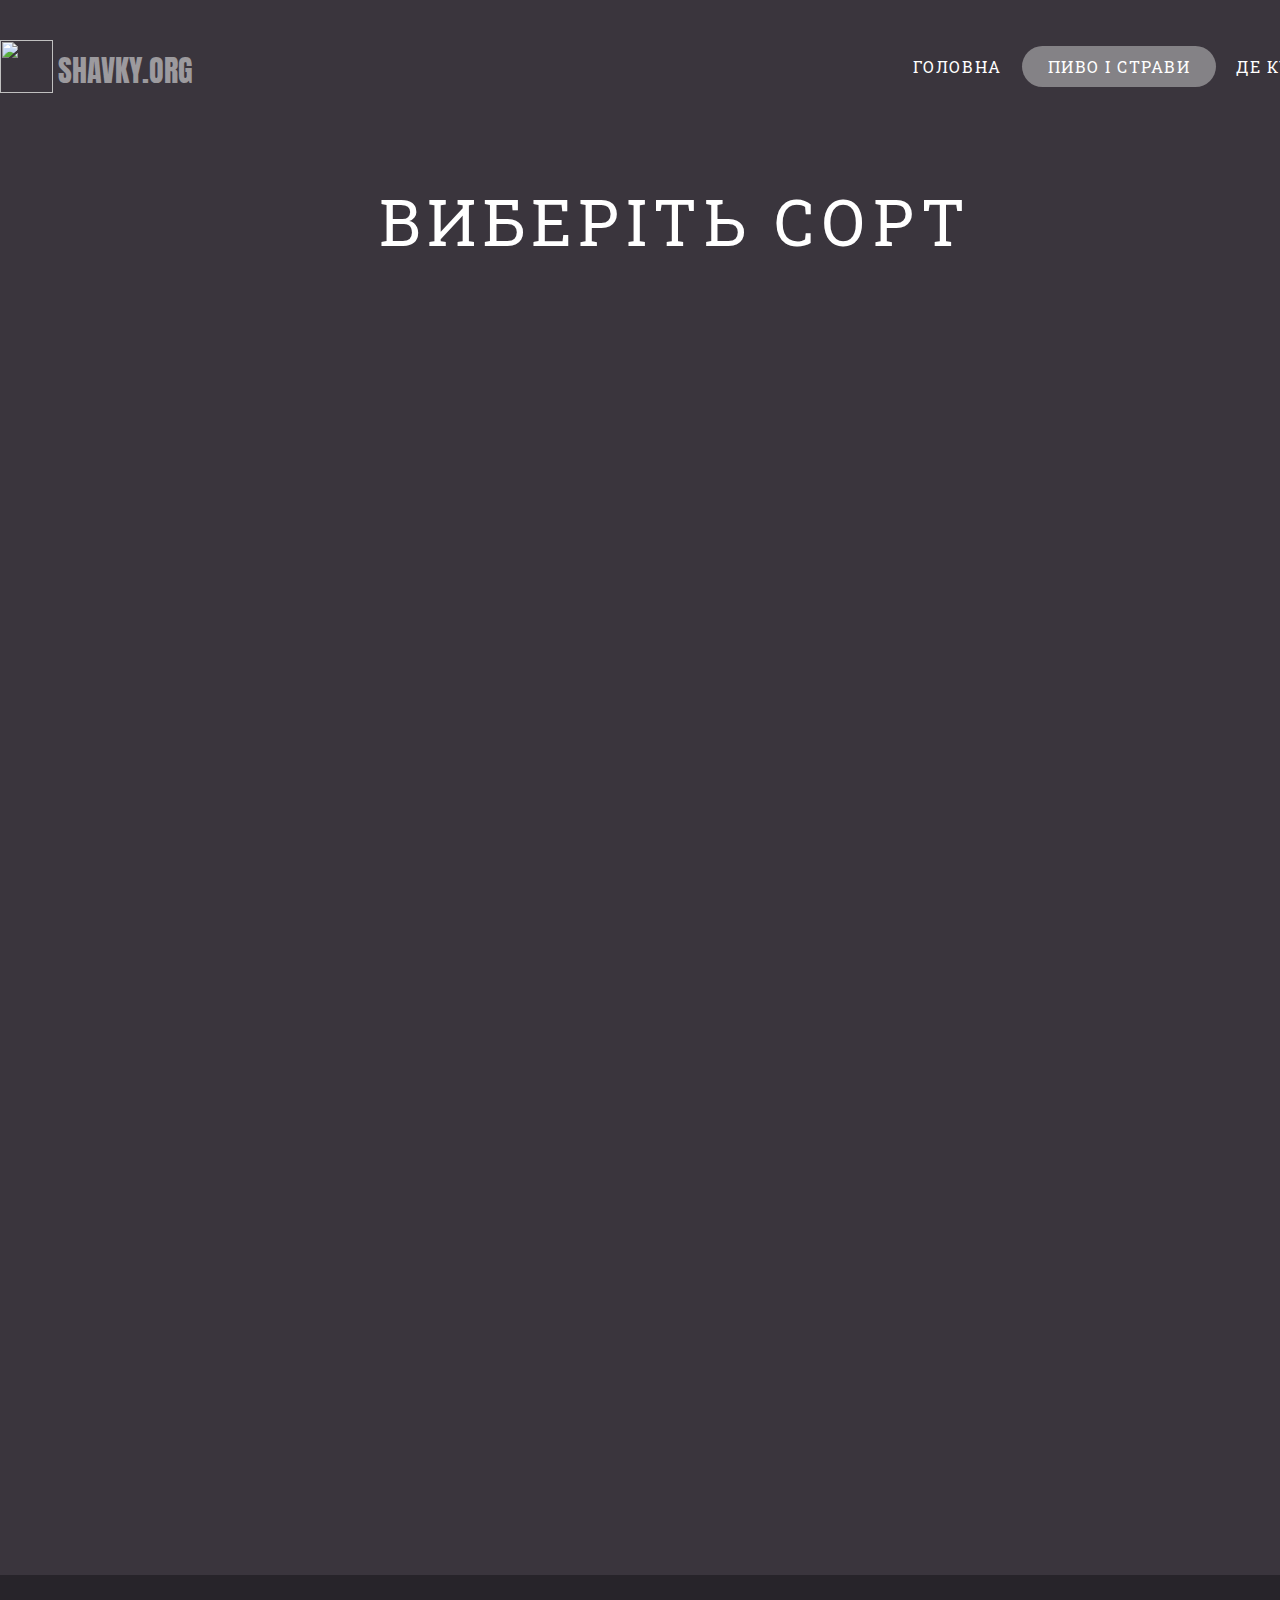
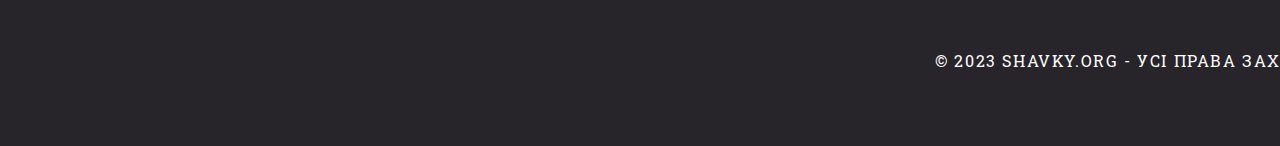
==== commit 3859a94c: "fix choose beer not on top when click" ====
--- a/html/choose beer.html
+++ b/html/choose beer.html
@@ -2,92 +2,14 @@
 <html>
 <head>
     <link rel="stylesheet" href="../css/choose beer.css" />
-    <title>Page Title</title>
+    <title>ПИВО І СТРАВИ | shavky.org</title>
+	<link rel = "icon" href = "../src/logos.ico" type = "image/x-icon">
 	<script src="https://code.jquery.com/jquery-3.6.0.min.js"></script>
     <script src="https://cdn.jsdelivr.net/npm/papaparse@5.3.0/papaparse.min.js"></script>
-    <script>
-      const csvFilePath = '../database/beermeal.csv';
-      // Define the column to extract
-      
-
-      Papa.parse(csvFilePath, {
-        download: true,
-        header: true,
-        complete: function(results) {
-        	const container = document.getElementById('container');
-        	const groups = new Map();
 	
-			// const groups2 = new Map();
-			
-        	results.data.forEach(function(row) {
-			//taking rows
-				const beerType = row['beertype'];
-				
-				
-				
-				if (!groups.has(beerType)) {
-					groups.set(beerType, []);
-				}
-				
-				groups.get(beerType).push(row);
-				
-				
-			});
-
-
-			//for meals
-        	groups.forEach(function(rows, beerType) {
-            	const mealList = rows.map(function(row) {  
-              		return `<li>${row['meal']}</li>`;
-            	}).join('');
-				const beerPhoto = rows[0]['photourl'];
-				const beerPageContents = `
-				<div id="content">
-					<img id="ellipse" src="../src/Ellipse 6.png">
-					<div id="left">
-						<img src="${beerPhoto}" alt="${beerType}">
-					</div>
-					<div id="right">
-						<h1 id="beerType">${beerType}</h1>
-						<p>${rows[0]['beer_description']}</p>
-						<button id="backBtn" onclick="window.location.reload()">назад до сортів</button>
-					</div>
-				</div>
-				<div id ="bottom">
-						<h1 id="beerType">з чим поєднюється</h1>
-						
-						<ul>
-						${mealList}
-						</ul>
-					</div>
-				`;
-      const link = document.createElement('a');
-      link.href = '#';
-      link.innerHTML = 'ПЕРЕЙТИ';
-      link.addEventListener('click', function(event) {
-        event.preventDefault();
-        container.innerHTML = beerPageContents;
-      });
-      const beerDiv = document.createElement('div');
-      beerDiv.id = 'card';
-      const beerIMG = document.createElement('img');
-      beerIMG.id = 'photo';
-      beerIMG.src = beerPhoto;
-
-      const beerName = document.createElement('p');
-      beerName.id = 'beerName';
-      beerName.innerHTML = beerType;
-      beerDiv.appendChild(beerIMG);
-      beerDiv.appendChild(beerName);
-      beerDiv.appendChild(link);
-      container.appendChild(beerDiv);
-          	});
-        }
-      });
-    </script>
 </head>
 <body>
-    <header>
+    <header id="link-to">
 		<div class="logo">
 			<img class="beer" src="../src/logo_beer.svg">
 			<span class="text">shavky.org</span>
@@ -95,9 +17,9 @@
 		<nav>
 		<ul>
 			<li><a href="index.html">головна</a></li>
-			<li><a href="" style="background: rgba(217, 217, 217, 0.47);
+			<li><a href="choose.html" style="background: rgba(217, 217, 217, 0.47);
 				border-radius: 40px;padding: 10px 26px 10px 26px;">пиво і страви</a></li>
-			<li><a href="#">де купити</a></li>
+			<li><a href="where buy.html">де купити</a></li>
 		</ul>
 		</nav>
 	</header>
@@ -115,5 +37,6 @@
             <p>© 2023 shavky.org - Усі права захищено</p>
         </div>
 	</footer>
+	<script src="../js/choose_beer.js"></script>
 </body>
 </html>--- a/css/choose beer.css
+++ b/css/choose beer.css
@@ -1,6 +1,18 @@
 @import url('https://fonts.googleapis.com/css2?family=Anton&display=swap');
 @import url('https://fonts.googleapis.com/css2?family=Roboto+Slab&display=swap');
 @import url('https://fonts.googleapis.com/css2?family=Underdog&display=swap');
+@keyframes slideInFromLeft {
+    0% {
+      transform: translateY(100%);
+      opacity: 0;
+    }
+    100% {
+      transform: translateY(0);
+      opacity: 100%;
+    }
+  }
+
+
 html{
     user-select: none;    
 }
@@ -67,14 +79,17 @@
 
 
 #container {
+    
     display: flex;
     margin: auto;
     justify-content:center;
     flex-wrap: wrap;
     width: 1350px;
     gap: 94px 73px;
+    min-height: 1400px;
 }
 #container #card{
+    animation: 1s ease 0s 1 slideInFromLeft;
     background: #B9A1A1;
     border-radius: 50px;
     width: 401px;
@@ -95,7 +110,6 @@
     text-align: center;
     letter-spacing: 0.1em;
     text-transform: uppercase;
-    
     color: #000000;
 }
 #container #card p{
@@ -174,9 +188,28 @@
     line-height: 29px;
     letter-spacing: 0.1em;
     text-transform: uppercase;
-
-    color: #FFFFFF;
-}
+    width: 743px;
+    color: #FFFFFF;
+}
+button {
+    all: unset;
+    cursor: pointer;
+}
+#content #right button{
+    font-family: 'Roboto Slab';
+    font-style: normal;
+    font-weight: 400;
+    font-size: 22px;
+    line-height: 29px;
+    text-align: center;
+    color: #FFFFFF;
+    padding: 20px 33px;
+    background: #B9A1A1;
+    border-radius: 35px;
+    margin-top: 62px;
+}
+
+
 #bottom{
     padding-top:115px;
 }
@@ -191,8 +224,41 @@
     text-transform: uppercase;
     color: #FFFFFF;
 }
-
-
+#bottom ul{
+    display: flex;
+    margin: auto;
+    justify-content: center;
+    flex-wrap: wrap;
+    width: 1350px;
+    gap: 94px 73px;
+}
+#bottom #photo{
+    width: 300px;
+    margin: auto;
+}
+#bottom li{
+    background: #B9A1A1;
+    border-radius: 50px;
+    width: 401px;
+    display: flex;
+    flex-direction: column;
+    padding-bottom: 52px;
+    font-family: 'Roboto Slab';
+    font-style: normal;
+    font-weight: 400;
+    font-size: 16px;
+    line-height: 21px;
+    text-align: center;
+    letter-spacing: 0.1em;
+    text-transform: uppercase;
+    color: #000000;
+}
+#bottom img{
+    padding-top: 43px;
+    padding-bottom: 28px;
+    max-height: 100%;
+    max-width: 100%;
+}
 
 
 
